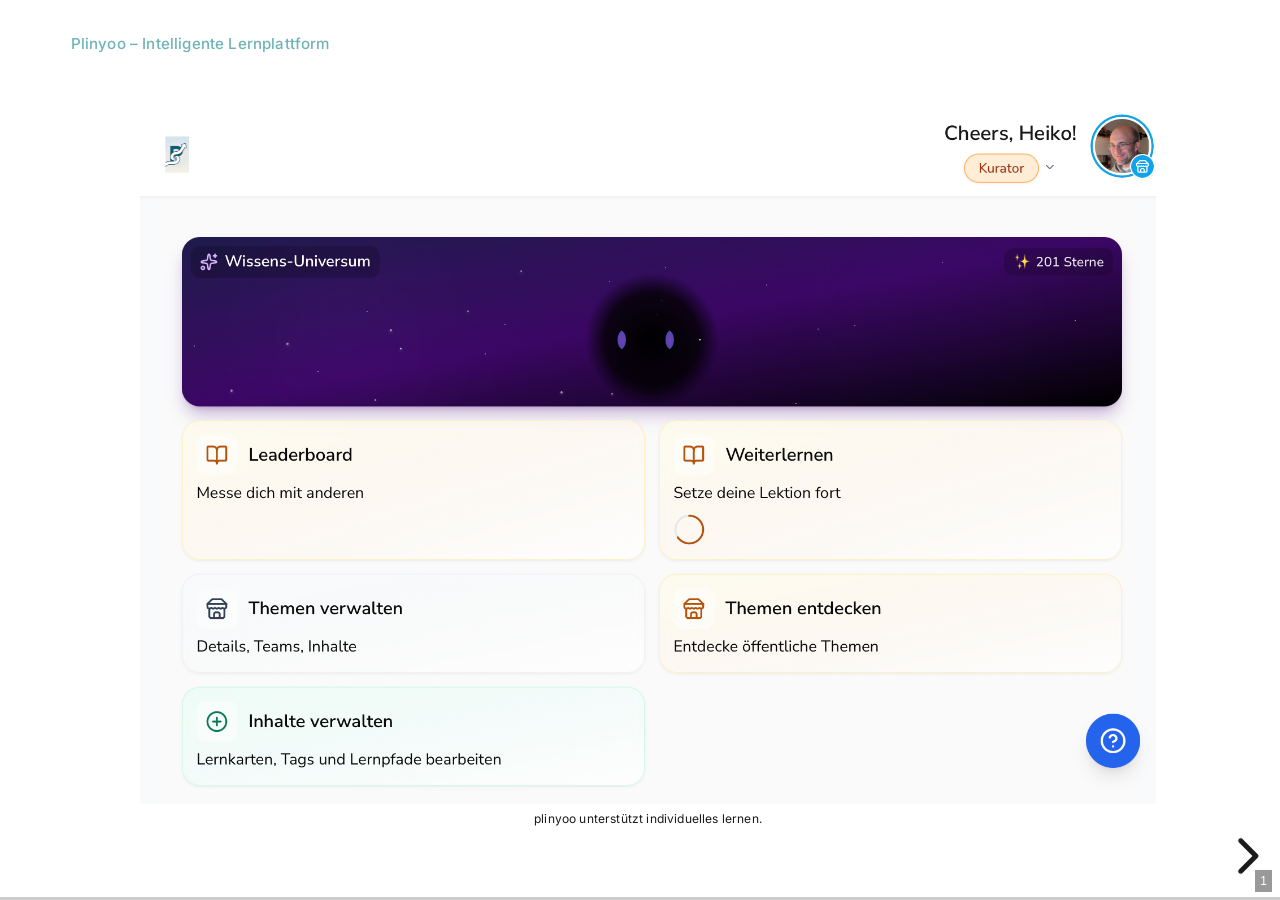
==== presentation/index.html @ e3e15758 "Deploy App: feat: Produktpräsentation Integration v0.9.2 - Neue Dashboard-Kachel 'Produktpräsentatio" ====
<!DOCTYPE html>
<html lang="en">
  <head>
    <meta charset="utf-8" />
    <meta name="viewport" content="width=device-width, initial-scale=1.0, maximum-scale=1.0, user-scalable=no" />

    <title></title>
    <link rel="stylesheet" href="dist/reveal.css" />
    <link rel="stylesheet" href="css/plinyoo.css" id="theme" />
    <link rel="stylesheet" href="atom-one-dark" />
	<link rel="stylesheet" href="css/layout.css" />
	<link rel="stylesheet" href="plugin/customcontrols/style.css">
	
	<!-- Inline CSS für garantierte Anwendung ohne Cache-Probleme -->
	<style>
		/* Responsive Override - Höchste Spezifität */
		.reveal .slides > section.present,
		.reveal .slides > section {
		  overflow-y: auto !important;
		  overflow-x: hidden !important;
		  height: 100% !important;
		  display: block !important;
		}

		.reveal .slides > section.present > div,
		.reveal .slides > section > div {
		  position: relative !important;
		  top: auto !important;
		  left: auto !important;
		  height: auto !important;
		  min-height: 100% !important;
		  width: 100% !important;
		  padding: 0.5rem !important;
		  display: flex !important;
		  flex-direction: column !important;
		  justify-content: center !important;
		  align-items: center !important;
		  text-align: center !important;
		}

		.reveal .slides section img,
		.reveal .slides > section img,
		.reveal section img,
		img {
		  max-width: 95% !important;
		  max-height: 80vh !important;
		  height: auto !important;
		  width: auto !important;
		  object-fit: contain !important;
		  margin: 0.25rem auto !important;
		  display: block !important;
		}

		.reveal .slides section h1,
		.reveal section h1,
		h1 {
		  font-size: 1rem !important;
		  margin: 0.25rem 0 !important;
		  line-height: 1.1 !important;
		  width: 100% !important;
		}

		.reveal .slides section p,
		.reveal section p,
		p {
		  font-size: 0.75rem !important;
		  margin: 0.25rem 0 !important;
		  line-height: 1.2 !important;
		  width: 100% !important;
		}

		@media (max-width: 768px) {
		  .reveal .slides section img,
		  .reveal section img,
		  img {
		    max-height: 70vh !important;
		  }
		  
		  .reveal section h1,
		  h1 {
		    font-size: 0.9rem !important;
		  }
		  
		  .reveal section p,
		  p {
		    font-size: 0.7rem !important;
		  }
		}
	</style>

    <script defer src="dist/fontawesome/all.min.js"></script>

	<script type="text/javascript">
		var forgetPop = true;
		function onPopState(event) {
			if(forgetPop){
				forgetPop = false;
			} else {
				parent.postMessage(event.target.location.href, "app://obsidian.md");
			}
        }
		window.onpopstate = onPopState;
		window.onmessage = event => {
			if(event.data == "reload"){
				window.document.location.reload();
			}
			forgetPop = true;
		}

		function fitElements(){
			const itemsToFit = document.getElementsByClassName('fitText');
			for (const item in itemsToFit) {
				if (Object.hasOwnProperty.call(itemsToFit, item)) {
					var element = itemsToFit[item];
					fitElement(element,1, 1000);
					element.classList.remove('fitText');
				}
			}
		}

		function fitElement(element, start, end){

			let size = (end + start) / 2;
			element.style.fontSize = `${size}px`;

			if(Math.abs(start - end) < 1){
				while(element.scrollHeight > element.offsetHeight){
					size--;
					element.style.fontSize = `${size}px`;
				}
				return;
			}

			if(element.scrollHeight > element.offsetHeight){
				fitElement(element, start, size);
			} else {
				fitElement(element, size, end);
			}		
		}


		document.onreadystatechange = () => {
			fitElements();
			if (document.readyState === 'complete') {
				if (window.location.href.indexOf("?export") != -1){
					parent.postMessage(event.target.location.href, "app://obsidian.md");
				}
				if (window.location.href.indexOf("print-pdf") != -1){
					let stateCheck = setInterval(() => {
						clearInterval(stateCheck);
						window.print();
					}, 250);
				}
			}
	};


        </script>
  </head>
  <body>
    <div class="reveal">
      <div class="slides"><section  data-markdown><script type="text/template"><!-- .slide: class="drop" -->
<div class="" style="position: absolute; left: 0px; top: 0px; height: 700px; width: 960px; min-height: 700px; display: flex; flex-direction: column; align-items: start; justify-content: center" absolute="true">

<img src="3 Attachments/Pasted image 20260320094850.png" alt="" style="object-fit: scale-down">


plinyoo unterstützt individuelles lernen.
</div></script></section><section  data-markdown><script type="text/template"><!-- .slide: class="drop" -->
<div class="" style="position: absolute; left: 0px; top: 0px; height: 700px; width: 960px; min-height: 700px; display: flex; flex-direction: column; align-items: start; justify-content: center" absolute="true">

<img src="3 Attachments/Pasted image 20260320095551.png" alt="" style="object-fit: scale-down">


plinyoo ermöglicht die Verwaltung von Wissensinhalten.
</div></script></section><section  data-markdown><script type="text/template"><!-- .slide: class="drop" -->
<div class="" style="position: absolute; left: 0px; top: 0px; height: 700px; width: 960px; min-height: 700px; display: flex; flex-direction: column; align-items: start; justify-content: center" absolute="true">

<img src="3 Attachments/Pasted image 20260320095137.png" alt="" style="object-fit: scale-down">


Mit plinyoo lassen sich die Wissensinhalte zu individuellen Lernpfaden verknüpfen.
</div></script></section><section  data-markdown><script type="text/template"><!-- .slide: class="drop" -->
<div class="" style="position: absolute; left: 0px; top: 0px; height: 700px; width: 960px; min-height: 700px; display: flex; flex-direction: column; align-items: start; justify-content: center" absolute="true">

<img src="3 Attachments/Pasted image 20260320095748.png" alt="" style="object-fit: scale-down">


Spielerisch kann jeder individuell sein eigenes Wissensuniversum aufbauen.
</div></script></section><section  data-markdown><script type="text/template"><!-- .slide: class="drop" -->
<div class="" style="position: absolute; left: 0px; top: 0px; height: 700px; width: 960px; min-height: 700px; display: flex; flex-direction: column; align-items: start; justify-content: center" absolute="true">

<img src="3 Attachments/Pasted image 20260320100306.png" alt="" style="object-fit: scale-down">


Wähle deine eigene Lernsprache.
</div></script></section><section  data-markdown><script type="text/template"><!-- .slide: class="drop" -->
<div class="" style="position: absolute; left: 0px; top: 0px; height: 700px; width: 960px; min-height: 700px; display: flex; flex-direction: column; align-items: start; justify-content: center" absolute="true">

<img src="3 Attachments/Pasted image 20260320100003.png" alt="" style="object-fit: scale-down">


plinyoo ermöglicht es Wissensanbietern ihre Inhalte für Follower in geschlossenen Gruppen oder öffentlich zur Verfügung zu stellen.
</div></script></section><section  data-markdown><script type="text/template"><!-- .slide: class="drop" -->
<div class="" style="position: absolute; left: 0px; top: 0px; height: 700px; width: 960px; min-height: 700px; display: flex; flex-direction: column; align-items: start; justify-content: center" absolute="true">

<img src="3 Attachments/Pasted image 20260320100149.png" alt="" style="object-fit: scale-down">

Starte noch heute und klettere die Bestenliste nach oben :-)
</div></script></section></div>
    </div>

    <script src="dist/reveal.js"></script>

    <script src="plugin/markdown/markdown.js"></script>
    <script src="plugin/highlight/highlight.js"></script>
    <script src="plugin/zoom/zoom.js"></script>
    <script src="plugin/notes/notes.js"></script>
    <script src="plugin/math/math.js"></script>
	<script src="plugin/mermaid/mermaid.js"></script>
	<script src="plugin/chart/chart.min.js"></script>
	<script src="plugin/chart/plugin.js"></script>
	<script src="plugin/customcontrols/plugin.js"></script>

    <script>
      function extend() {
        var target = {};
        for (var i = 0; i < arguments.length; i++) {
          var source = arguments[i];
          for (var key in source) {
            if (source.hasOwnProperty(key)) {
              target[key] = source[key];
            }
          }
        }
        return target;
      }

	  function isLight(color) {
		let hex = color.replace('#', '');

		// convert #fff => #ffffff
		if(hex.length == 3){
			hex = `${hex[0]}${hex[0]}${hex[1]}${hex[1]}${hex[2]}${hex[2]}`;
		}

		const c_r = parseInt(hex.substr(0, 2), 16);
		const c_g = parseInt(hex.substr(2, 2), 16);
		const c_b = parseInt(hex.substr(4, 2), 16);
		const brightness = ((c_r * 299) + (c_g * 587) + (c_b * 114)) / 1000;
		return brightness > 155;
	}

	var bgColor = getComputedStyle(document.documentElement).getPropertyValue('--r-background-color').trim();
	var isLight = isLight(bgColor);

	if(isLight){
		document.body.classList.add('has-light-background');
	} else {
		document.body.classList.add('has-dark-background');
	}

      // default options to init reveal.js
      var defaultOptions = {
        controls: true,
        progress: true,
        history: true,
        center: true,
        transition: 'default', // none/fade/slide/convex/concave/zoom
        plugins: [
          RevealMarkdown,
          RevealHighlight,
          RevealZoom,
          RevealNotes,
          RevealMath.MathJax3,
		  RevealMermaid,
		  RevealChart,
		  RevealCustomControls,
        ],


    	allottedTime: 120 * 1000,

		mathjax3: {
			mathjax: 'plugin/math/mathjax/tex-mml-chtml.js',
		},
		markdown: {
		  gfm: true,
		  mangle: true,
		  pedantic: false,
		  smartLists: false,
		  smartypants: false,
		},

		mermaid: {
			theme: isLight ? 'default' : 'dark',
		},

		customcontrols: {
			controls: [
			]
		},
      };

      // options from URL query string
      var queryOptions = Reveal().getQueryHash() || {};

      var options = extend(defaultOptions, {"width":"100%","height":"100%","margin":0.04,"controls":true,"progress":true,"slideNumber":true,"center":false,"transition":"slide","transitionSpeed":"default"}, queryOptions);
    </script>

    <script>
      Reveal.initialize(options);
    </script>
  </body>

  <!-- created with Advanced Slides -->
</html>
---- presentation/dist/reveal.css ----
/*!
* reveal.js 4.3.1
* https://revealjs.com
* MIT licensed
*
* Copyright (C) 2011-2022 Hakim El Hattab, https://hakim.se
*/
.reveal .r-stretch,.reveal .stretch{max-width:none;max-height:none}.reveal pre.r-stretch code,.reveal pre.stretch code{height:100%;max-height:100%;box-sizing:border-box}.reveal .r-fit-text{display:inline-block;white-space:nowrap}.reveal .r-stack{display:grid}.reveal .r-stack>*{grid-area:1/1;margin:auto}.reveal .r-hstack,.reveal .r-vstack{display:flex}.reveal .r-hstack img,.reveal .r-hstack video,.reveal .r-vstack img,.reveal .r-vstack video{min-width:0;min-height:0;-o-object-fit:contain;object-fit:contain}.reveal .r-vstack{flex-direction:column;align-items:center;justify-content:center}.reveal .r-hstack{flex-direction:row;align-items:center;justify-content:center}.reveal .items-stretch{align-items:stretch}.reveal .items-start{align-items:flex-start}.reveal .items-center{align-items:center}.reveal .items-end{align-items:flex-end}.reveal .justify-between{justify-content:space-between}.reveal .justify-around{justify-content:space-around}.reveal .justify-start{justify-content:flex-start}.reveal .justify-center{justify-content:center}.reveal .justify-end{justify-content:flex-end}html.reveal-full-page{width:100%;height:100%;height:100vh;height:calc(var(--vh,1vh) * 100);overflow:hidden}.reveal-viewport{height:100%;overflow:hidden;position:relative;line-height:1;margin:0;background-color:#fff;color:#000}.reveal-viewport:-webkit-full-screen{top:0!important;left:0!important;width:100%!important;height:100%!important;transform:none!important}.reveal-viewport:-ms-fullscreen{top:0!important;left:0!important;width:100%!important;height:100%!important;transform:none!important}.reveal-viewport:fullscreen{top:0!important;left:0!important;width:100%!important;height:100%!important;transform:none!important}.reveal .slides section .fragment{opacity:0;visibility:hidden;transition:all .2s ease;will-change:opacity}.reveal .slides section .fragment.visible{opacity:1;visibility:inherit}.reveal .slides section .fragment.disabled{transition:none}.reveal .slides section .fragment.grow{opacity:1;visibility:inherit}.reveal .slides section .fragment.grow.visible{transform:scale(1.3)}.reveal .slides section .fragment.shrink{opacity:1;visibility:inherit}.reveal .slides section .fragment.shrink.visible{transform:scale(.7)}.reveal .slides section .fragment.zoom-in{transform:scale(.1)}.reveal .slides section .fragment.zoom-in.visible{transform:none}.reveal .slides section .fragment.fade-out{opacity:1;visibility:inherit}.reveal .slides section .fragment.fade-out.visible{opacity:0;visibility:hidden}.reveal .slides section .fragment.semi-fade-out{opacity:1;visibility:inherit}.reveal .slides section .fragment.semi-fade-out.visible{opacity:.5;visibility:inherit}.reveal .slides section .fragment.strike{opacity:1;visibility:inherit}.reveal .slides section .fragment.strike.visible{text-decoration:line-through}.reveal .slides section .fragment.fade-up{transform:translate(0,40px)}.reveal .slides section .fragment.fade-up.visible{transform:translate(0,0)}.reveal .slides section .fragment.fade-down{transform:translate(0,-40px)}.reveal .slides section .fragment.fade-down.visible{transform:translate(0,0)}.reveal .slides section .fragment.fade-right{transform:translate(-40px,0)}.reveal .slides section .fragment.fade-right.visible{transform:translate(0,0)}.reveal .slides section .fragment.fade-left{transform:translate(40px,0)}.reveal .slides section .fragment.fade-left.visible{transform:translate(0,0)}.reveal .slides section .fragment.current-visible,.reveal .slides section .fragment.fade-in-then-out{opacity:0;visibility:hidden}.reveal .slides section .fragment.current-visible.current-fragment,.reveal .slides section .fragment.fade-in-then-out.current-fragment{opacity:1;visibility:inherit}.reveal .slides section .fragment.fade-in-then-semi-out{opacity:0;visibility:hidden}.reveal .slides section .fragment.fade-in-then-semi-out.visible{opacity:.5;visibility:inherit}.reveal .slides section .fragment.fade-in-then-semi-out.current-fragment{opacity:1;visibility:inherit}.reveal .slides section .fragment.highlight-blue,.reveal .slides section .fragment.highlight-current-blue,.reveal .slides section .fragment.highlight-current-green,.reveal .slides section .fragment.highlight-current-red,.reveal .slides section .fragment.highlight-green,.reveal .slides section .fragment.highlight-red{opacity:1;visibility:inherit}.reveal .slides section .fragment.highlight-red.visible{color:#ff2c2d}.reveal .slides section .fragment.highlight-green.visible{color:#17ff2e}.reveal .slides section .fragment.highlight-blue.visible{color:#1b91ff}.reveal .slides section .fragment.highlight-current-red.current-fragment{color:#ff2c2d}.reveal .slides section .fragment.highlight-current-green.current-fragment{color:#17ff2e}.reveal .slides section .fragment.highlight-current-blue.current-fragment{color:#1b91ff}.reveal:after{content:"";font-style:italic}.reveal iframe{z-index:1}.reveal a{position:relative}@keyframes bounce-right{0%,10%,25%,40%,50%{transform:translateX(0)}20%{transform:translateX(10px)}30%{transform:translateX(-5px)}}@keyframes bounce-left{0%,10%,25%,40%,50%{transform:translateX(0)}20%{transform:translateX(-10px)}30%{transform:translateX(5px)}}@keyframes bounce-down{0%,10%,25%,40%,50%{transform:translateY(0)}20%{transform:translateY(10px)}30%{transform:translateY(-5px)}}.reveal .controls{display:none;position:absolute;top:auto;bottom:12px;right:12px;left:auto;z-index:11;color:#000;pointer-events:none;font-size:10px}.reveal .controls button{position:absolute;padding:0;background-color:transparent;border:0;outline:0;cursor:pointer;color:currentColor;transform:scale(.9999);transition:color .2s ease,opacity .2s ease,transform .2s ease;z-index:2;pointer-events:auto;font-size:inherit;visibility:hidden;opacity:0;-webkit-appearance:none;-webkit-tap-highlight-color:transparent}.reveal .controls .controls-arrow:after,.reveal .controls .controls-arrow:before{content:"";position:absolute;top:0;left:0;width:2.6em;height:.5em;border-radius:.25em;background-color:currentColor;transition:all .15s ease,background-color .8s ease;transform-origin:.2em 50%;will-change:transform}.reveal .controls .controls-arrow{position:relative;width:3.6em;height:3.6em}.reveal .controls .controls-arrow:before{transform:translateX(.5em) translateY(1.55em) rotate(45deg)}.reveal .controls .controls-arrow:after{transform:translateX(.5em) translateY(1.55em) rotate(-45deg)}.reveal .controls .controls-arrow:hover:before{transform:translateX(.5em) translateY(1.55em) rotate(40deg)}.reveal .controls .controls-arrow:hover:after{transform:translateX(.5em) translateY(1.55em) rotate(-40deg)}.reveal .controls .controls-arrow:active:before{transform:translateX(.5em) translateY(1.55em) rotate(36deg)}.reveal .controls .controls-arrow:active:after{transform:translateX(.5em) translateY(1.55em) rotate(-36deg)}.reveal .controls .navigate-left{right:6.4em;bottom:3.2em;transform:translateX(-10px)}.reveal .controls .navigate-left.highlight{animation:bounce-left 2s 50 both ease-out}.reveal .controls .navigate-right{right:0;bottom:3.2em;transform:translateX(10px)}.reveal .controls .navigate-right .controls-arrow{transform:rotate(180deg)}.reveal .controls .navigate-right.highlight{animation:bounce-right 2s 50 both ease-out}.reveal .controls .navigate-up{right:3.2em;bottom:6.4em;transform:translateY(-10px)}.reveal .controls .navigate-up .controls-arrow{transform:rotate(90deg)}.reveal .controls .navigate-down{right:3.2em;bottom:-1.4em;padding-bottom:1.4em;transform:translateY(10px)}.reveal .controls .navigate-down .controls-arrow{transform:rotate(-90deg)}.reveal .controls .navigate-down.highlight{animation:bounce-down 2s 50 both ease-out}.reveal .controls[data-controls-back-arrows=faded] .navigate-up.enabled{opacity:.3}.reveal .controls[data-controls-back-arrows=faded] .navigate-up.enabled:hover{opacity:1}.reveal .controls[data-controls-back-arrows=hidden] .navigate-up.enabled{opacity:0;visibility:hidden}.reveal .controls .enabled{visibility:visible;opacity:.9;cursor:pointer;transform:none}.reveal .controls .enabled.fragmented{opacity:.5}.reveal .controls .enabled.fragmented:hover,.reveal .controls .enabled:hover{opacity:1}.reveal:not(.rtl) .controls[data-controls-back-arrows=faded] .navigate-left.enabled{opacity:.3}.reveal:not(.rtl) .controls[data-controls-back-arrows=faded] .navigate-left.enabled:hover{opacity:1}.reveal:not(.rtl) .controls[data-controls-back-arrows=hidden] .navigate-left.enabled{opacity:0;visibility:hidden}.reveal.rtl .controls[data-controls-back-arrows=faded] .navigate-right.enabled{opacity:.3}.reveal.rtl .controls[data-controls-back-arrows=faded] .navigate-right.enabled:hover{opacity:1}.reveal.rtl .controls[data-controls-back-arrows=hidden] .navigate-right.enabled{opacity:0;visibility:hidden}.reveal[data-navigation-mode=linear].has-horizontal-slides .navigate-down,.reveal[data-navigation-mode=linear].has-horizontal-slides .navigate-up{display:none}.reveal:not(.has-vertical-slides) .controls .navigate-left,.reveal[data-navigation-mode=linear].has-horizontal-slides .navigate-left{bottom:1.4em;right:5.5em}.reveal:not(.has-vertical-slides) .controls .navigate-right,.reveal[data-navigation-mode=linear].has-horizontal-slides .navigate-right{bottom:1.4em;right:.5em}.reveal:not(.has-horizontal-slides) .controls .navigate-up{right:1.4em;bottom:5em}.reveal:not(.has-horizontal-slides) .controls .navigate-down{right:1.4em;bottom:.5em}.reveal.has-dark-background .controls{color:#fff}.reveal.has-light-background .controls{color:#000}.reveal.no-hover .controls .controls-arrow:active:before,.reveal.no-hover .controls .controls-arrow:hover:before{transform:translateX(.5em) translateY(1.55em) rotate(45deg)}.reveal.no-hover .controls .controls-arrow:active:after,.reveal.no-hover .controls .controls-arrow:hover:after{transform:translateX(.5em) translateY(1.55em) rotate(-45deg)}@media screen and (min-width:500px){.reveal .controls[data-controls-layout=edges]{top:0;right:0;bottom:0;left:0}.reveal .controls[data-controls-layout=edges] .navigate-down,.reveal .controls[data-controls-layout=edges] .navigate-left,.reveal .controls[data-controls-layout=edges] .navigate-right,.reveal .controls[data-controls-layout=edges] .navigate-up{bottom:auto;right:auto}.reveal .controls[data-controls-layout=edges] .navigate-left{top:50%;left:.8em;margin-top:-1.8em}.reveal .controls[data-controls-layout=edges] .navigate-right{top:50%;right:.8em;margin-top:-1.8em}.reveal .controls[data-controls-layout=edges] .navigate-up{top:.8em;left:50%;margin-left:-1.8em}.reveal .controls[data-controls-layout=edges] .navigate-down{bottom:-.3em;left:50%;margin-left:-1.8em}}.reveal .progress{position:absolute;display:none;height:3px;width:100%;bottom:0;left:0;z-index:10;background-color:rgba(0,0,0,.2);color:#fff}.reveal .progress:after{content:"";display:block;position:absolute;height:10px;width:100%;top:-10px}.reveal .progress span{display:block;height:100%;width:100%;background-color:currentColor;transition:transform .8s cubic-bezier(.26,.86,.44,.985);transform-origin:0 0;transform:scaleX(0)}.reveal .slide-number{position:absolute;display:block;right:8px;bottom:8px;z-index:31;font-family:Helvetica,sans-serif;font-size:12px;line-height:1;color:#fff;background-color:rgba(0,0,0,.4);padding:5px}.reveal .slide-number a{color:currentColor}.reveal .slide-number-delimiter{margin:0 3px}.reveal{position:relative;width:100%;height:100%;overflow:hidden;touch-action:pinch-zoom}.reveal.embedded{touch-action:pan-y}.reveal .slides{position:absolute;width:100%;height:100%;top:0;right:0;bottom:0;left:0;margin:auto;pointer-events:none;overflow:visible;z-index:1;text-align:center;perspective:600px;perspective-origin:50% 40%}.reveal .slides>section{perspective:600px}.reveal .slides>section,.reveal .slides>section>section{display:none;position:absolute;width:100%;pointer-events:auto;z-index:10;transform-style:flat;transition:transform-origin .8s cubic-bezier(.26,.86,.44,.985),transform .8s cubic-bezier(.26,.86,.44,.985),visibility .8s cubic-bezier(.26,.86,.44,.985),opacity .8s cubic-bezier(.26,.86,.44,.985)}.reveal[data-transition-speed=fast] .slides section{transition-duration:.4s}.reveal[data-transition-speed=slow] .slides section{transition-duration:1.2s}.reveal .slides section[data-transition-speed=fast]{transition-duration:.4s}.reveal .slides section[data-transition-speed=slow]{transition-duration:1.2s}.reveal .slides>section.stack{padding-top:0;padding-bottom:0;pointer-events:none;height:100%}.reveal .slides>section.present,.reveal .slides>section>section.present{display:block;z-index:11;opacity:1}.reveal .slides>section:empty,.reveal .slides>section>section:empty,.reveal .slides>section>section[data-background-interactive],.reveal .slides>section[data-background-interactive]{pointer-events:none}.reveal.center,.reveal.center .slides,.reveal.center .slides section{min-height:0!important}.reveal .slides>section:not(.present),.reveal .slides>section>section:not(.present){pointer-events:none}.reveal.overview .slides>section,.reveal.overview .slides>section>section{pointer-events:auto}.reveal .slides>section.future,.reveal .slides>section.past,.reveal .slides>section>section.future,.reveal .slides>section>section.past{opacity:0}.reveal .slides>section[data-transition=slide].past,.reveal .slides>section[data-transition~=slide-out].past,.reveal.slide .slides>section:not([data-transition]).past{transform:translate(-150%,0)}.reveal .slides>section[data-transition=slide].future,.reveal .slides>section[data-transition~=slide-in].future,.reveal.slide .slides>section:not([data-transition]).future{transform:translate(150%,0)}.reveal .slides>section>section[data-transition=slide].past,.reveal .slides>section>section[data-transition~=slide-out].past,.reveal.slide .slides>section>section:not([data-transition]).past{transform:translate(0,-150%)}.reveal .slides>section>section[data-transition=slide].future,.reveal .slides>section>section[data-transition~=slide-in].future,.reveal.slide .slides>section>section:not([data-transition]).future{transform:translate(0,150%)}.reveal .slides>section[data-transition=linear].past,.reveal .slides>section[data-transition~=linear-out].past,.reveal.linear .slides>section:not([data-transition]).past{transform:translate(-150%,0)}.reveal .slides>section[data-transition=linear].future,.reveal .slides>section[data-transition~=linear-in].future,.reveal.linear .slides>section:not([data-transition]).future{transform:translate(150%,0)}.reveal .slides>section>section[data-transition=linear].past,.reveal .slides>section>section[data-transition~=linear-out].past,.reveal.linear .slides>section>section:not([data-transition]).past{transform:translate(0,-150%)}.reveal .slides>section>section[data-transition=linear].future,.reveal .slides>section>section[data-transition~=linear-in].future,.reveal.linear .slides>section>section:not([data-transition]).future{transform:translate(0,150%)}.reveal .slides section[data-transition=default].stack,.reveal.default .slides section.stack{transform-style:preserve-3d}.reveal .slides>section[data-transition=default].past,.reveal .slides>section[data-transition~=default-out].past,.reveal.default .slides>section:not([data-transition]).past{transform:translate3d(-100%,0,0) rotateY(-90deg) translate3d(-100%,0,0)}.reveal .slides>section[data-transition=default].future,.reveal .slides>section[data-transition~=default-in].future,.reveal.default .slides>section:not([data-transition]).future{transform:translate3d(100%,0,0) rotateY(90deg) translate3d(100%,0,0)}.reveal .slides>section>section[data-transition=default].past,.reveal .slides>section>section[data-transition~=default-out].past,.reveal.default .slides>section>section:not([data-transition]).past{transform:translate3d(0,-300px,0) rotateX(70deg) translate3d(0,-300px,0)}.reveal .slides>section>section[data-transition=default].future,.reveal .slides>section>section[data-transition~=default-in].future,.reveal.default .slides>section>section:not([data-transition]).future{transform:translate3d(0,300px,0) rotateX(-70deg) translate3d(0,300px,0)}.reveal .slides section[data-transition=convex].stack,.reveal.convex .slides section.stack{transform-style:preserve-3d}.reveal .slides>section[data-transition=convex].past,.reveal .slides>section[data-transition~=convex-out].past,.reveal.convex .slides>section:not([data-transition]).past{transform:translate3d(-100%,0,0) rotateY(-90deg) translate3d(-100%,0,0)}.reveal .slides>section[data-transition=convex].future,.reveal .slides>section[data-transition~=convex-in].future,.reveal.convex .slides>section:not([data-transition]).future{transform:translate3d(100%,0,0) rotateY(90deg) translate3d(100%,0,0)}.reveal .slides>section>section[data-transition=convex].past,.reveal .slides>section>section[data-transition~=convex-out].past,.reveal.convex .slides>section>section:not([data-transition]).past{transform:translate3d(0,-300px,0) rotateX(70deg) translate3d(0,-300px,0)}.reveal .slides>section>section[data-transition=convex].future,.reveal .slides>section>section[data-transition~=convex-in].future,.reveal.convex .slides>section>section:not([data-transition]).future{transform:translate3d(0,300px,0) rotateX(-70deg) translate3d(0,300px,0)}.reveal .slides section[data-transition=concave].stack,.reveal.concave .slides section.stack{transform-style:preserve-3d}.reveal .slides>section[data-transition=concave].past,.reveal .slides>section[data-transition~=concave-out].past,.reveal.concave .slides>section:not([data-transition]).past{transform:translate3d(-100%,0,0) rotateY(90deg) translate3d(-100%,0,0)}.reveal .slides>section[data-transition=concave].future,.reveal .slides>section[data-transition~=concave-in].future,.reveal.concave .slides>section:not([data-transition]).future{transform:translate3d(100%,0,0) rotateY(-90deg) translate3d(100%,0,0)}.reveal .slides>section>section[data-transition=concave].past,.reveal .slides>section>section[data-transition~=concave-out].past,.reveal.concave .slides>section>section:not([data-transition]).past{transform:translate3d(0,-80%,0) rotateX(-70deg) translate3d(0,-80%,0)}.reveal .slides>section>section[data-transition=concave].future,.reveal .slides>section>section[data-transition~=concave-in].future,.reveal.concave .slides>section>section:not([data-transition]).future{transform:translate3d(0,80%,0) rotateX(70deg) translate3d(0,80%,0)}.reveal .slides section[data-transition=zoom],.reveal.zoom .slides section:not([data-transition]){transition-timing-function:ease}.reveal .slides>section[data-transition=zoom].past,.reveal .slides>section[data-transition~=zoom-out].past,.reveal.zoom .slides>section:not([data-transition]).past{visibility:hidden;transform:scale(16)}.reveal .slides>section[data-transition=zoom].future,.reveal .slides>section[data-transition~=zoom-in].future,.reveal.zoom .slides>section:not([data-transition]).future{visibility:hidden;transform:scale(.2)}.reveal .slides>section>section[data-transition=zoom].past,.reveal .slides>section>section[data-transition~=zoom-out].past,.reveal.zoom .slides>section>section:not([data-transition]).past{transform:scale(16)}.reveal .slides>section>section[data-transition=zoom].future,.reveal .slides>section>section[data-transition~=zoom-in].future,.reveal.zoom .slides>section>section:not([data-transition]).future{transform:scale(.2)}.reveal.cube .slides{perspective:1300px}.reveal.cube .slides section{padding:30px;min-height:700px;-webkit-backface-visibility:hidden;backface-visibility:hidden;box-sizing:border-box;transform-style:preserve-3d}.reveal.center.cube .slides section{min-height:0}.reveal.cube .slides section:not(.stack):before{content:"";position:absolute;display:block;width:100%;height:100%;left:0;top:0;background:rgba(0,0,0,.1);border-radius:4px;transform:translateZ(-20px)}.reveal.cube .slides section:not(.stack):after{content:"";position:absolute;display:block;width:90%;height:30px;left:5%;bottom:0;background:0 0;z-index:1;border-radius:4px;box-shadow:0 95px 25px rgba(0,0,0,.2);transform:translateZ(-90px) rotateX(65deg)}.reveal.cube .slides>section.stack{padding:0;background:0 0}.reveal.cube .slides>section.past{transform-origin:100% 0;transform:translate3d(-100%,0,0) rotateY(-90deg)}.reveal.cube .slides>section.future{transform-origin:0 0;transform:translate3d(100%,0,0) rotateY(90deg)}.reveal.cube .slides>section>section.past{transform-origin:0 100%;transform:translate3d(0,-100%,0) rotateX(90deg)}.reveal.cube .slides>section>section.future{transform-origin:0 0;transform:translate3d(0,100%,0) rotateX(-90deg)}.reveal.page .slides{perspective-origin:0 50%;perspective:3000px}.reveal.page .slides section{padding:30px;min-height:700px;box-sizing:border-box;transform-style:preserve-3d}.reveal.page .slides section.past{z-index:12}.reveal.page .slides section:not(.stack):before{content:"";position:absolute;display:block;width:100%;height:100%;left:0;top:0;background:rgba(0,0,0,.1);transform:translateZ(-20px)}.reveal.page .slides section:not(.stack):after{content:"";position:absolute;display:block;width:90%;height:30px;left:5%;bottom:0;background:0 0;z-index:1;border-radius:4px;box-shadow:0 95px 25px rgba(0,0,0,.2);-webkit-transform:translateZ(-90px) rotateX(65deg)}.reveal.page .slides>section.stack{padding:0;background:0 0}.reveal.page .slides>section.past{transform-origin:0 0;transform:translate3d(-40%,0,0) rotateY(-80deg)}.reveal.page .slides>section.future{transform-origin:100% 0;transform:translate3d(0,0,0)}.reveal.page .slides>section>section.past{transform-origin:0 0;transform:translate3d(0,-40%,0) rotateX(80deg)}.reveal.page .slides>section>section.future{transform-origin:0 100%;transform:translate3d(0,0,0)}.reveal .slides section[data-transition=fade],.reveal.fade .slides section:not([data-transition]),.reveal.fade .slides>section>section:not([data-transition]){transform:none;transition:opacity .5s}.reveal.fade.overview .slides section,.reveal.fade.overview .slides>section>section{transition:none}.reveal .slides section[data-transition=none],.reveal.none .slides section:not([data-transition]){transform:none;transition:none}.reveal .pause-overlay{position:absolute;top:0;left:0;width:100%;height:100%;background:#000;visibility:hidden;opacity:0;z-index:100;transition:all 1s ease}.reveal .pause-overlay .resume-button{position:absolute;bottom:20px;right:20px;color:#ccc;border-radius:2px;padding:6px 14px;border:2px solid #ccc;font-size:16px;background:0 0;cursor:pointer}.reveal .pause-overlay .resume-button:hover{color:#fff;border-color:#fff}.reveal.paused .pause-overlay{visibility:visible;opacity:1}.reveal .no-transition,.reveal .no-transition *,.reveal .slides.disable-slide-transitions section{transition:none!important}.reveal .slides.disable-slide-transitions section{transform:none!important}.reveal .backgrounds{position:absolute;width:100%;height:100%;top:0;left:0;perspective:600px}.reveal .slide-background{display:none;position:absolute;width:100%;height:100%;opacity:0;visibility:hidden;overflow:hidden;background-color:rgba(0,0,0,0);transition:all .8s cubic-bezier(.26,.86,.44,.985)}.reveal .slide-background-content{position:absolute;width:100%;height:100%;background-position:50% 50%;background-repeat:no-repeat;background-size:cover}.reveal .slide-background.stack{display:block}.reveal .slide-background.present{opacity:1;visibility:visible;z-index:2}.print-pdf .reveal .slide-background{opacity:1!important;visibility:visible!important}.reveal .slide-background video{position:absolute;width:100%;height:100%;max-width:none;max-height:none;top:0;left:0;-o-object-fit:cover;object-fit:cover}.reveal .slide-background[data-background-size=contain] video{-o-object-fit:contain;object-fit:contain}.reveal>.backgrounds .slide-background[data-background-transition=none],.reveal[data-background-transition=none]>.backgrounds .slide-background:not([data-background-transition]){transition:none}.reveal>.backgrounds .slide-background[data-background-transition=slide],.reveal[data-background-transition=slide]>.backgrounds .slide-background:not([data-background-transition]){opacity:1}.reveal>.backgrounds .slide-background.past[data-background-transition=slide],.reveal[data-background-transition=slide]>.backgrounds .slide-background.past:not([data-background-transition]){transform:translate(-100%,0)}.reveal>.backgrounds .slide-background.future[data-background-transition=slide],.reveal[data-background-transition=slide]>.backgrounds .slide-background.future:not([data-background-transition]){transform:translate(100%,0)}.reveal>.backgrounds .slide-background>.slide-background.past[data-background-transition=slide],.reveal[data-background-transition=slide]>.backgrounds .slide-background>.slide-background.past:not([data-background-transition]){transform:translate(0,-100%)}.reveal>.backgrounds .slide-background>.slide-background.future[data-background-transition=slide],.reveal[data-background-transition=slide]>.backgrounds .slide-background>.slide-background.future:not([data-background-transition]){transform:translate(0,100%)}.reveal>.backgrounds .slide-background.past[data-background-transition=convex],.reveal[data-background-transition=convex]>.backgrounds .slide-background.past:not([data-background-transition]){opacity:0;transform:translate3d(-100%,0,0) rotateY(-90deg) translate3d(-100%,0,0)}.reveal>.backgrounds .slide-background.future[data-background-transition=convex],.reveal[data-background-transition=convex]>.backgrounds .slide-background.future:not([data-background-transition]){opacity:0;transform:translate3d(100%,0,0) rotateY(90deg) translate3d(100%,0,0)}.reveal>.backgrounds .slide-background>.slide-background.past[data-background-transition=convex],.reveal[data-background-transition=convex]>.backgrounds .slide-background>.slide-background.past:not([data-background-transition]){opacity:0;transform:translate3d(0,-100%,0) rotateX(90deg) translate3d(0,-100%,0)}.reveal>.backgrounds .slide-background>.slide-background.future[data-background-transition=convex],.reveal[data-background-transition=convex]>.backgrounds .slide-background>.slide-background.future:not([data-background-transition]){opacity:0;transform:translate3d(0,100%,0) rotateX(-90deg) translate3d(0,100%,0)}.reveal>.backgrounds .slide-background.past[data-background-transition=concave],.reveal[data-background-transition=concave]>.backgrounds .slide-background.past:not([data-background-transition]){opacity:0;transform:translate3d(-100%,0,0) rotateY(90deg) translate3d(-100%,0,0)}.reveal>.backgrounds .slide-background.future[data-background-transition=concave],.reveal[data-background-transition=concave]>.backgrounds .slide-background.future:not([data-background-transition]){opacity:0;transform:translate3d(100%,0,0) rotateY(-90deg) translate3d(100%,0,0)}.reveal>.backgrounds .slide-background>.slide-background.past[data-background-transition=concave],.reveal[data-background-transition=concave]>.backgrounds .slide-background>.slide-background.past:not([data-background-transition]){opacity:0;transform:translate3d(0,-100%,0) rotateX(-90deg) translate3d(0,-100%,0)}.reveal>.backgrounds .slide-background>.slide-background.future[data-background-transition=concave],.reveal[data-background-transition=concave]>.backgrounds .slide-background>.slide-background.future:not([data-background-transition]){opacity:0;transform:translate3d(0,100%,0) rotateX(90deg) translate3d(0,100%,0)}.reveal>.backgrounds .slide-background[data-background-transition=zoom],.reveal[data-background-transition=zoom]>.backgrounds .slide-background:not([data-background-transition]){transition-timing-function:ease}.reveal>.backgrounds .slide-background.past[data-background-transition=zoom],.reveal[data-background-transition=zoom]>.backgrounds .slide-background.past:not([data-background-transition]){opacity:0;visibility:hidden;transform:scale(16)}.reveal>.backgrounds .slide-background.future[data-background-transition=zoom],.reveal[data-background-transition=zoom]>.backgrounds .slide-background.future:not([data-background-transition]){opacity:0;visibility:hidden;transform:scale(.2)}.reveal>.backgrounds .slide-background>.slide-background.past[data-background-transition=zoom],.reveal[data-background-transition=zoom]>.backgrounds .slide-background>.slide-background.past:not([data-background-transition]){opacity:0;visibility:hidden;transform:scale(16)}.reveal>.backgrounds .slide-background>.slide-background.future[data-background-transition=zoom],.reveal[data-background-transition=zoom]>.backgrounds .slide-background>.slide-background.future:not([data-background-transition]){opacity:0;visibility:hidden;transform:scale(.2)}.reveal[data-transition-speed=fast]>.backgrounds .slide-background{transition-duration:.4s}.reveal[data-transition-speed=slow]>.backgrounds .slide-background{transition-duration:1.2s}.reveal [data-auto-animate-target^=unmatched]{will-change:opacity}.reveal section[data-auto-animate]:not(.stack):not([data-auto-animate=running]) [data-auto-animate-target^=unmatched]{opacity:0}.reveal.overview{perspective-origin:50% 50%;perspective:700px}.reveal.overview .slides{-moz-transform-style:preserve-3d}.reveal.overview .slides section{height:100%;top:0!important;opacity:1!important;overflow:hidden;visibility:visible!important;cursor:pointer;box-sizing:border-box}.reveal.overview .slides section.present,.reveal.overview .slides section:hover{outline:10px solid rgba(150,150,150,.4);outline-offset:10px}.reveal.overview .slides section .fragment{opacity:1;transition:none}.reveal.overview .slides section:after,.reveal.overview .slides section:before{display:none!important}.reveal.overview .slides>section.stack{padding:0;top:0!important;background:0 0;outline:0;overflow:visible}.reveal.overview .backgrounds{perspective:inherit;-moz-transform-style:preserve-3d}.reveal.overview .backgrounds .slide-background{opacity:1;visibility:visible;outline:10px solid rgba(150,150,150,.1);outline-offset:10px}.reveal.overview .backgrounds .slide-background.stack{overflow:visible}.reveal.overview .slides section,.reveal.overview-deactivating .slides section{transition:none}.reveal.overview .backgrounds .slide-background,.reveal.overview-deactivating .backgrounds .slide-background{transition:none}.reveal.rtl .slides,.reveal.rtl .slides h1,.reveal.rtl .slides h2,.reveal.rtl .slides h3,.reveal.rtl .slides h4,.reveal.rtl .slides h5,.reveal.rtl .slides h6{direction:rtl;font-family:sans-serif}.reveal.rtl code,.reveal.rtl pre{direction:ltr}.reveal.rtl ol,.reveal.rtl ul{text-align:right}.reveal.rtl .progress span{transform-origin:100% 0}.reveal.has-parallax-background .backgrounds{transition:all .8s ease}.reveal.has-parallax-background[data-transition-speed=fast] .backgrounds{transition-duration:.4s}.reveal.has-parallax-background[data-transition-speed=slow] .backgrounds{transition-duration:1.2s}.reveal>.overlay{position:absolute;top:0;left:0;width:100%;height:100%;z-index:1000;background:rgba(0,0,0,.9);transition:all .3s ease}.reveal>.overlay .spinner{position:absolute;display:block;top:50%;left:50%;width:32px;height:32px;margin:-16px 0 0 -16px;z-index:10;background-image:url([data-uri]%2F%2F%2F6%2Bvr8nJybW1tcDAwOjo6Nvb26ioqKOjo7Ozs%2FLy8vz8%2FAAAAAAAAAAAACH%2FC05FVFNDQVBFMi4wAwEAAAAh%2FhpDcmVhdGVkIHdpdGggYWpheGxvYWQuaW5mbwAh%[base64]%2FV%2FnmOM82XiHRLYKhKP1oZmADdEAAAh%2BQQJCgAAACwAAAAAIAAgAAAE6hDISWlZpOrNp1lGNRSdRpDUolIGw5RUYhhHukqFu8DsrEyqnWThGvAmhVlteBvojpTDDBUEIFwMFBRAmBkSgOrBFZogCASwBDEY%2FCZSg7GSE0gSCjQBMVG023xWBhklAnoEdhQEfyNqMIcKjhRsjEdnezB%2BA4k8gTwJhFuiW4dokXiloUepBAp5qaKpp6%2BHo7aWW54wl7obvEe0kRuoplCGepwSx2jJvqHEmGt6whJpGpfJCHmOoNHKaHx61WiSR92E4lbFoq%2BB6QDtuetcaBPnW6%2BO7wDHpIiK9SaVK5GgV543tzjgGcghAgAh%[base64]%2B%2BG%2Bw48edZPK%2BM6hLJpQg484enXIdQFSS1u6UhksENEQAAIfkECQoAAAAsAAAAACAAIAAABOcQyEmpGKLqzWcZRVUQnZYg1aBSh2GUVEIQ2aQOE%2BG%2BcD4ntpWkZQj1JIiZIogDFFyHI0UxQwFugMSOFIPJftfVAEoZLBbcLEFhlQiqGp1Vd140AUklUN3eCA51C1EWMzMCezCBBmkxVIVHBWd3HHl9JQOIJSdSnJ0TDKChCwUJjoWMPaGqDKannasMo6WnM562R5YluZRwur0wpgqZE7NKUm%2BFNRPIhjBJxKZteWuIBMN4zRMIVIhffcgojwCF117i4nlLnY5ztRLsnOk%2BaV%2BoJY7V7m76PdkS4trKcdg0Zc0tTcKkRAAAIfkECQoAAAAsAAAAACAAIAAABO4QyEkpKqjqzScpRaVkXZWQEximw1BSCUEIlDohrft6cpKCk5xid5MNJTaAIkekKGQkWyKHkvhKsR7ARmitkAYDYRIbUQRQjWBwJRzChi9CRlBcY1UN4g0%[base64]%[base64]%2BE71SRQeyqUToLA7VxF0JDyIQh%2FMVVPMt1ECZlfcjZJ9mIKoaTl1MRIl5o4CUKXOwmyrCInCKqcWtvadL2SYhyASyNDJ0uIiRMDjI0Fd30%2FiI2UA5GSS5UDj2l6NoqgOgN4gksEBgYFf0FDqKgHnyZ9OX8HrgYHdHpcHQULXAS2qKpENRg7eAMLC7kTBaixUYFkKAzWAAnLC7FLVxLWDBLKCwaKTULgEwbLA4hJtOkSBNqITT3xEgfLpBtzE%2FjiuL04RGEBgwWhShRgQExHBAAh%2BQQJCgAAACwAAAAAIAAgAAAE7xDISWlSqerNpyJKhWRdlSAVoVLCWk6JKlAqAavhO9UkUHsqlE6CwO1cRdCQ8iEIfzFVTzLdRAmZX3I2SfZiCqGk5dTESJeaOAlClzsJsqwiJwiqnFrb2nS9kmIcgEsjQydLiIlHehhpejaIjzh9eomSjZR%[base64]%2BE71SRQeyqUToLA7VxF0JDyIQh%[base64]%2BE71SRQeyqUToLA7VxF0JDyIQh%2FMVVPMt1ECZlfcjZJ9mIKoaTl1MRIl5o4CUKXOwmyrCInCKqcWtvadL2SYhyASyNDJ0uIiUd6GAULDJCRiXo1CpGXDJOUjY%2BYip9DhToJA4RBLwMLCwVDfRgbBAaqqoZ1XBMHswsHtxtFaH1iqaoGNgAIxRpbFAgfPQSqpbgGBqUD1wBXeCYp1AYZ19JJOYgH1KwA4UBvQwXUBxPqVD9L3sbp2BNk2xvvFPJd%2BMFCN6HAAIKgNggY0KtEBAAh%[base64]%2BvsYMDAzZQPC9VCNkDWUhGkuE5PxJNwiUK4UfLzOlD4WvzAHaoG9nxPi5d%2BjYUqfAhhykOFwJWiAAAIfkECQoAAAAsAAAAACAAIAAABPAQyElpUqnqzaciSoVkXVUMFaFSwlpOCcMYlErAavhOMnNLNo8KsZsMZItJEIDIFSkLGQoQTNhIsFehRww2CQLKF0tYGKYSg%2BygsZIuNqJksKgbfgIGepNo2cIUB3V1B3IvNiBYNQaDSTtfhhx0CwVPI0UJe0%2Bbm4g5VgcGoqOcnjmjqDSdnhgEoamcsZuXO1aWQy8KAwOAuTYYGwi7w5h%2BKr0SJ8MFihpNbx%2B4Erq7BYBuzsdiH1jCAzoSfl0rVirNbRXlBBlLX%2BBP0XJLAPGzTkAuAOqb0WT5AH7OcdCm5B8TgRwSRKIHQtaLCwg1RAAAOwAAAAAAAAAAAA%3D%3D);visibility:visible;opacity:.6;transition:all .3s ease}.reveal>.overlay header{position:absolute;left:0;top:0;width:100%;padding:5px;z-index:2;box-sizing:border-box}.reveal>.overlay header a{display:inline-block;width:40px;height:40px;line-height:36px;padding:0 10px;float:right;opacity:.6;box-sizing:border-box}.reveal>.overlay header a:hover{opacity:1}.reveal>.overlay header a .icon{display:inline-block;width:20px;height:20px;background-position:50% 50%;background-size:100%;background-repeat:no-repeat}.reveal>.overlay header a.close .icon{background-image:url([data-uri])}.reveal>.overlay header a.external .icon{background-image:url([data-uri])}.reveal>.overlay .viewport{position:absolute;display:flex;top:50px;right:0;bottom:0;left:0}.reveal>.overlay.overlay-preview .viewport iframe{width:100%;height:100%;max-width:100%;max-height:100%;border:0;opacity:0;visibility:hidden;transition:all .3s ease}.reveal>.overlay.overlay-preview.loaded .viewport iframe{opacity:1;visibility:visible}.reveal>.overlay.overlay-preview.loaded .viewport-inner{position:absolute;z-index:-1;left:0;top:45%;width:100%;text-align:center;letter-spacing:normal}.reveal>.overlay.overlay-preview .x-frame-error{opacity:0;transition:opacity .3s ease .3s}.reveal>.overlay.overlay-preview.loaded .x-frame-error{opacity:1}.reveal>.overlay.overlay-preview.loaded .spinner{opacity:0;visibility:hidden;transform:scale(.2)}.reveal>.overlay.overlay-help .viewport{overflow:auto;color:#fff}.reveal>.overlay.overlay-help .viewport .viewport-inner{width:600px;margin:auto;padding:20px 20px 80px 20px;text-align:center;letter-spacing:normal}.reveal>.overlay.overlay-help .viewport .viewport-inner .title{font-size:20px}.reveal>.overlay.overlay-help .viewport .viewport-inner table{border:1px solid #fff;border-collapse:collapse;font-size:16px}.reveal>.overlay.overlay-help .viewport .viewport-inner table td,.reveal>.overlay.overlay-help .viewport .viewport-inner table th{width:200px;padding:14px;border:1px solid #fff;vertical-align:middle}.reveal>.overlay.overlay-help .viewport .viewport-inner table th{padding-top:20px;padding-bottom:20px}.reveal .playback{position:absolute;left:15px;bottom:20px;z-index:30;cursor:pointer;transition:all .4s ease;-webkit-tap-highlight-color:transparent}.reveal.overview .playback{opacity:0;visibility:hidden}.reveal .hljs{min-height:100%}.reveal .hljs table{margin:initial}.reveal .hljs-ln-code,.reveal .hljs-ln-numbers{padding:0;border:0}.reveal .hljs-ln-numbers{opacity:.6;padding-right:.75em;text-align:right;vertical-align:top}.reveal .hljs.has-highlights tr:not(.highlight-line){opacity:.4}.reveal .hljs:not(:first-child).fragment{position:absolute;top:0;left:0;width:100%;box-sizing:border-box}.reveal pre[data-auto-animate-target]{overflow:hidden}.reveal pre[data-auto-animate-target] code{height:100%}.reveal .roll{display:inline-block;line-height:1.2;overflow:hidden;vertical-align:top;perspective:400px;perspective-origin:50% 50%}.reveal .roll:hover{background:0 0;text-shadow:none}.reveal .roll span{display:block;position:relative;padding:0 2px;pointer-events:none;transition:all .4s ease;transform-origin:50% 0;transform-style:preserve-3d;-webkit-backface-visibility:hidden;backface-visibility:hidden}.reveal .roll:hover span{background:rgba(0,0,0,.5);transform:translate3d(0,0,-45px) rotateX(90deg)}.reveal .roll span:after{content:attr(data-title);display:block;position:absolute;left:0;top:0;padding:0 2px;-webkit-backface-visibility:hidden;backface-visibility:hidden;transform-origin:50% 0;transform:translate3d(0,110%,0) rotateX(-90deg)}.reveal aside.notes{display:none}.reveal .speaker-notes{display:none;position:absolute;width:33.3333333333%;height:100%;top:0;left:100%;padding:14px 18px 14px 18px;z-index:1;font-size:18px;line-height:1.4;border:1px solid rgba(0,0,0,.05);color:#222;background-color:#f5f5f5;overflow:auto;box-sizing:border-box;text-align:left;font-family:Helvetica,sans-serif;-webkit-overflow-scrolling:touch}.reveal .speaker-notes .notes-placeholder{color:#ccc;font-style:italic}.reveal .speaker-notes:focus{outline:0}.reveal .speaker-notes:before{content:"Speaker notes";display:block;margin-bottom:10px;opacity:.5}.reveal.show-notes{max-width:75%;overflow:visible}.reveal.show-notes .speaker-notes{display:block}@media screen and (min-width:1600px){.reveal .speaker-notes{font-size:20px}}@media screen and (max-width:1024px){.reveal.show-notes{border-left:0;max-width:none;max-height:70%;max-height:70vh;overflow:visible}.reveal.show-notes .speaker-notes{top:100%;left:0;width:100%;height:30vh;border:0}}@media screen and (max-width:600px){.reveal.show-notes{max-height:60%;max-height:60vh}.reveal.show-notes .speaker-notes{top:100%;height:40vh}.reveal .speaker-notes{font-size:14px}}.zoomed .reveal *,.zoomed .reveal :after,.zoomed .reveal :before{-webkit-backface-visibility:visible!important;backface-visibility:visible!important}.zoomed .reveal .controls,.zoomed .reveal .progress{opacity:0}.zoomed .reveal .roll span{background:0 0}.zoomed .reveal .roll span:after{visibility:hidden}html.print-pdf *{-webkit-print-color-adjust:exact}html.print-pdf{width:100%;height:100%;overflow:visible}html.print-pdf body{margin:0 auto!important;border:0;padding:0;float:none!important;overflow:visible}html.print-pdf .nestedarrow,html.print-pdf .reveal .controls,html.print-pdf .reveal .playback,html.print-pdf .reveal .progress,html.print-pdf .reveal.overview,html.print-pdf .state-background{display:none!important}html.print-pdf .reveal pre code{overflow:hidden!important;font-family:Courier,"Courier New",monospace!important}html.print-pdf .reveal{width:auto!important;height:auto!important;overflow:hidden!important}html.print-pdf .reveal .slides{position:static;width:100%!important;height:auto!important;zoom:1!important;pointer-events:initial;left:auto;top:auto;margin:0!important;padding:0!important;overflow:visible;display:block;perspective:none;perspective-origin:50% 50%}html.print-pdf .reveal .slides .pdf-page{position:relative;overflow:hidden;z-index:1;page-break-after:always}html.print-pdf .reveal .slides section{visibility:visible!important;display:block!important;position:absolute!important;margin:0!important;padding:0!important;box-sizing:border-box!important;min-height:1px;opacity:1!important;transform-style:flat!important;transform:none!important}html.print-pdf .reveal section.stack{position:relative!important;margin:0!important;padding:0!important;page-break-after:avoid!important;height:auto!important;min-height:auto!important}html.print-pdf .reveal img{box-shadow:none}html.print-pdf .reveal .backgrounds{display:none}html.print-pdf .reveal .slide-background{display:block!important;position:absolute;top:0;left:0;width:100%;height:100%;z-index:auto!important}html.print-pdf .reveal.show-notes{max-width:none;max-height:none}html.print-pdf .reveal .speaker-notes-pdf{display:block;width:100%;height:auto;max-height:none;top:auto;right:auto;bottom:auto;left:auto;z-index:100}html.print-pdf .reveal .speaker-notes-pdf[data-layout=separate-page]{position:relative;color:inherit;background-color:transparent;padding:20px;page-break-after:always;border:0}html.print-pdf .reveal .slide-number-pdf{display:block;position:absolute;font-size:14px}html.print-pdf .aria-status{display:none}@media print{html:not(.print-pdf){background:#fff;width:auto;height:auto;overflow:visible}html:not(.print-pdf) body{background:#fff;font-size:20pt;width:auto;height:auto;border:0;margin:0 5%;padding:0;overflow:visible;float:none!important}html:not(.print-pdf) .controls,html:not(.print-pdf) .fork-reveal,html:not(.print-pdf) .nestedarrow,html:not(.print-pdf) .reveal .backgrounds,html:not(.print-pdf) .reveal .progress,html:not(.print-pdf) .reveal .slide-number,html:not(.print-pdf) .share-reveal,html:not(.print-pdf) .state-background{display:none!important}html:not(.print-pdf) body,html:not(.print-pdf) li,html:not(.print-pdf) p,html:not(.print-pdf) td{font-size:20pt!important;color:#000}html:not(.print-pdf) h1,html:not(.print-pdf) h2,html:not(.print-pdf) h3,html:not(.print-pdf) h4,html:not(.print-pdf) h5,html:not(.print-pdf) h6{color:#000!important;height:auto;line-height:normal;text-align:left;letter-spacing:normal}html:not(.print-pdf) h1{font-size:28pt!important}html:not(.print-pdf) h2{font-size:24pt!important}html:not(.print-pdf) h3{font-size:22pt!important}html:not(.print-pdf) h4{font-size:22pt!important;font-variant:small-caps}html:not(.print-pdf) h5{font-size:21pt!important}html:not(.print-pdf) h6{font-size:20pt!important;font-style:italic}html:not(.print-pdf) a:link,html:not(.print-pdf) a:visited{color:#000!important;font-weight:700;text-decoration:underline}html:not(.print-pdf) div,html:not(.print-pdf) ol,html:not(.print-pdf) p,html:not(.print-pdf) ul{visibility:visible;position:static;width:auto;height:auto;display:block;overflow:visible;margin:0;text-align:left!important}html:not(.print-pdf) .reveal pre,html:not(.print-pdf) .reveal table{margin-left:0;margin-right:0}html:not(.print-pdf) .reveal pre code{padding:20px}html:not(.print-pdf) .reveal blockquote{margin:20px 0}html:not(.print-pdf) .reveal .slides{position:static!important;width:auto!important;height:auto!important;left:0!important;top:0!important;margin-left:0!important;margin-top:0!important;padding:0!important;zoom:1!important;transform:none!important;overflow:visible!important;display:block!important;text-align:left!important;perspective:none;perspective-origin:50% 50%}html:not(.print-pdf) .reveal .slides section{visibility:visible!important;position:static!important;width:auto!important;height:auto!important;display:block!important;overflow:visible!important;left:0!important;top:0!important;margin-left:0!important;margin-top:0!important;padding:60px 20px!important;z-index:auto!important;opacity:1!important;page-break-after:always!important;transform-style:flat!important;transform:none!important;transition:none!important}html:not(.print-pdf) .reveal .slides section.stack{padding:0!important}html:not(.print-pdf) .reveal section:last-of-type{page-break-after:avoid!important}html:not(.print-pdf) .reveal section .fragment{opacity:1!important;visibility:visible!important;transform:none!important}html:not(.print-pdf) .reveal section img{display:block;margin:15px 0;background:#fff;border:1px solid #666;box-shadow:none}html:not(.print-pdf) .reveal section small{font-size:.8em}html:not(.print-pdf) .reveal .hljs{max-height:100%;white-space:pre-wrap;word-wrap:break-word;word-break:break-word;font-size:15pt}html:not(.print-pdf) .reveal .hljs .hljs-ln-numbers{white-space:nowrap}html:not(.print-pdf) .reveal .hljs td{font-size:inherit!important;color:inherit!important}}
---- presentation/css/plinyoo.css ----
/* ────────────────────────────────────────────────
   Plinyoo Professional Reveal.js Theme
   Basierend auf #6FB3B8 Akzent – clean, modern, dokumentations-tauglich
   ──────────────────────────────────────────────── */

@import url('https://fonts.googleapis.com/css2?family=Inter:wght@300;400;500;600;700&family=JetBrains+Mono:wght@400;500&display=swap');

/* === Root Variablen – zentrales Branding === */
:root {
  --plinyoo-accent:     #6FB3B8;
  --plinyoo-accent-dark:#5ea3a8;
  --plinyoo-accent-light:#8fc3c8;
  --plinyoo-bg:         #FFFFFF;
  --plinyoo-bg-soft:    #f8fafc;
  --plinyoo-text:       #1a1a1a;
  --plinyoo-text-muted: #4b5563;
  --plinyoo-border:     #d1d5db;
  --plinyoo-shadow:     0 4px 20px rgba(0,0,0,0.08);
}

/* Dark Mode Anpassung (Reveal.js nutzt oft .reveal.theme-dark oder body.theme-dark) */
.reveal.theme-dark,
.reveal[data-theme="dark"],
.theme-dark .reveal {
  --plinyoo-bg:         #0f1419;
  --plinyoo-bg-soft:    #161b22;
  --plinyoo-text:       #e2e8f0;
  --plinyoo-text-muted: #94a3b8;
  --plinyoo-border:     #334155;
  --plinyoo-shadow:     0 4px 20px rgba(0,0,0,0.5);
}

/* === Globale Reveal.js Anpassungen === */
.reveal {
  font-family: 'Inter', system-ui, -apple-system, sans-serif;
  font-size: 1.05em;
  color: var(--plinyoo-text);
  letter-spacing: 0.01em;
  background: var(--plinyoo-bg) !important;
}

.reveal h1, .reveal h2, .reveal h3, .reveal h4 {
  font-weight: 700;
  color: var(--plinyoo-accent);
  line-height: 1.15;
  margin: 0.4em 0 0.6em;
  text-transform: none;
  letter-spacing: -0.02em;
}

.reveal h1 { font-size: 2.8em; }
.reveal h2 { font-size: 2.1em; }
.reveal h3 { font-size: 1.6em; }

.reveal p, .reveal li {
  line-height: 1.55;
  margin: 0.6em 0;
}

.reveal ul, .reveal ol {
  margin: 0.8em 0 0.8em 1.2em;
}

.reveal code, .reveal pre code {
  font-family: 'JetBrains Mono', monospace;
  background: var(--plinyoo-bg-soft);
  padding: 0.15em 0.35em;
  border-radius: 5px;
  color: var(--plinyoo-accent-dark);
}

.reveal pre {
  background: var(--plinyoo-bg-soft) !important;
  border: 1px solid var(--plinyoo-border);
  border-radius: 8px;
  padding: 1.2em !important;
  margin: 1.2em 0;
  box-shadow: var(--plinyoo-shadow);
}

/* Links */
.reveal a {
  color: var(--plinyoo-accent);
  text-decoration: none;
  border-bottom: 1px solid transparent;
  transition: border 0.2s;
}

.reveal a:hover {
  border-bottom: 1px solid var(--plinyoo-accent);
}

/* === Header (oben fixiert) === */
.reveal .header {
  position: absolute;
  top: 0;
  left: 0;
  right: 0;
  height: 60px;
  padding: 0 40px;
  display: flex;
  align-items: center;
  justify-content: space-between;
  background: rgba(255,255,255,0.92);
  backdrop-filter: blur(8px);
  border-bottom: 1px solid var(--plinyoo-border);
  z-index: 40;
  font-size: 0.9em;
  color: var(--plinyoo-text-muted);
}

.theme-dark .reveal .header {
  background: rgba(15,20,25,0.92);
  border-bottom-color: var(--plinyoo-border);
}

.reveal .header .logo {
  font-weight: 600;
  color: var(--plinyoo-accent);
}

.reveal .header .subtitle {
  font-size: 0.85em;
}

/* === Footer (unten fixiert) === */
.reveal .footer {
  position: absolute;
  bottom: 0;
  left: 0;
  right: 0;
  height: 50px;
  padding: 0 40px;
  display: flex;
  align-items: center;
  justify-content: space-between;
  background: rgba(255,255,255,0.92);
  backdrop-filter: blur(8px);
  border-top: 1px solid var(--plinyoo-border);
  z-index: 40;
  font-size: 0.78em;
  color: var(--plinyoo-text-muted);
}

.theme-dark .reveal .footer {
  background: rgba(15,20,25,0.92);
  border-top-color: var(--plinyoo-border);
}

.reveal .footer .left   { flex: 1; text-align: left; }
.reveal .footer .center { flex: 1; text-align: center; }
.reveal .footer .right  { flex: 1; text-align: right; }

/* Seitenzahl (Reveal.js hat oft .progress, aber custom hier schöner) */
.reveal .footer .slide-number::before {
  content: "Slide ";
}

.reveal .progress {
  display: none; /* Standard-Progress-Bar ausblenden, falls gewünscht */
}

/* === Slide-Inhalte mehr Air geben === */
.reveal section {
  text-align: left;
  padding: 60px 80px 80px !important; /* Platz für Header/Footer */
  min-height: 100vh;
  box-sizing: border-box;
}

/* === In jeder Slide Header/Footer einfügen (via HTML-Kommentar oder global) === */

/* Variante A: Global in CSS (empfohlen für alle Slides) */
.reveal .slides::before {
  content: "Plinyoo – Intelligente Lernplattform";
  position: absolute; top: 18px; left: 45px;
  font-size: 0.9em; font-weight: 500; color: var(--plinyoo-accent
---- presentation/css/layout.css ----
@charset "UTF-8";
:root {
  --split-div-size: 0;
  --split-gap-size: 0;
}
split {
  display: flex;
  gap: unset;
  flex-flow: row wrap;
  align-content: center;
}
split[even] > * {
  flex: 1;
}
split[no-margin] > * {
  --r-block-margin: 0;
}
split[wrap="1"] > * {
  flex: 1 1 calc((100% - (calc(var(--split-gap-size) * (1 - 1))) - (calc(var(--dbg-size) * 1 * 2))) / 1);
}
split[wrap="2"] > * {
  flex: 1 1 calc((100% - (calc(var(--split-gap-size) * (2 - 1))) - (calc(var(--dbg-size) * 2 * 2))) / 2);
}
split[wrap="3"] > * {
  flex: 1 1 calc((100% - (calc(var(--split-gap-size) * (3 - 1))) - (calc(var(--dbg-size) * 3 * 2))) / 3);
}
split[wrap="4"] > * {
  flex: 1 1 calc((100% - (calc(var(--split-gap-size) * (4 - 1))) - (calc(var(--dbg-size) * 4 * 2))) / 4);
}
split[wrap="5"] > * {
  flex: 1 1 calc((100% - (calc(var(--split-gap-size) * (5 - 1))) - (calc(var(--dbg-size) * 5 * 2))) / 5);
}
split[wrap="6"] > * {
  flex: 1 1 calc((100% - (calc(var(--split-gap-size) * (6 - 1))) - (calc(var(--dbg-size) * 6 * 2))) / 6);
}
split[wrap="7"] > * {
  flex: 1 1 calc((100% - (calc(var(--split-gap-size) * (7 - 1))) - (calc(var(--dbg-size) * 7 * 2))) / 7);
}
split[wrap="8"] > * {
  flex: 1 1 calc((100% - (calc(var(--split-gap-size) * (8 - 1))) - (calc(var(--dbg-size) * 8 * 2))) / 8);
}
split[wrap="9"] > * {
  flex: 1 1 calc((100% - (calc(var(--split-gap-size) * (9 - 1))) - (calc(var(--dbg-size) * 9 * 2))) / 9);
}
split[wrap="10"] > * {
  flex: 1 1 calc((100% - (calc(var(--split-gap-size) * (10 - 1))) - (calc(var(--dbg-size) * 10 * 2))) / 10);
}
split[wrap="11"] > * {
  flex: 1 1 calc((100% - (calc(var(--split-gap-size) * (11 - 1))) - (calc(var(--dbg-size) * 11 * 2))) / 11);
}
split[wrap="12"] > * {
  flex: 1 1 calc((100% - (calc(var(--split-gap-size) * (12 - 1))) - (calc(var(--dbg-size) * 12 * 2))) / 12);
}
split[gap="0"] {
  --split-gap-size: 0;
  gap: unset;
}
split[gap="1"] {
  --split-gap-size: 1em;
  gap: 1em;
}
split[gap="2"] {
  --split-gap-size: 2em;
  gap: 2em;
}
split[gap="3"] {
  --split-gap-size: 3em;
  gap: 3em;
}
split[gap="4"] {
  --split-gap-size: 4em;
  gap: 4em;
}
split[gap="5"] {
  --split-gap-size: 5em;
  gap: 5em;
}
split[left="1"] > *:first-child {
  flex: 1;
}
split[middle="1"] > *:nth-child(2) {
  flex: 1 !important;
}
split[right="1"] > *:nth-child(2) {
  flex: 1;
}
split[right="1"] > *:nth-child(3) {
  flex: 1;
}
split[left="2"] > *:first-child {
  flex: 2;
}
split[middle="2"] > *:nth-child(2) {
  flex: 2 !important;
}
split[right="2"] > *:nth-child(2) {
  flex: 2;
}
split[right="2"] > *:nth-child(3) {
  flex: 2;
}
split[left="3"] > *:first-child {
  flex: 3;
}
split[middle="3"] > *:nth-child(2) {
  flex: 3 !important;
}
split[right="3"] > *:nth-child(2) {
  flex: 3;
}
split[right="3"] > *:nth-child(3) {
  flex: 3;
}
split[left="4"] > *:first-child {
  flex: 4;
}
split[middle="4"] > *:nth-child(2) {
  flex: 4 !important;
}
split[right="4"] > *:nth-child(2) {
  flex: 4;
}
split[right="4"] > *:nth-child(3) {
  flex: 4;
}
split[left="5"] > *:first-child {
  flex: 5;
}
split[middle="5"] > *:nth-child(2) {
  flex: 5 !important;
}
split[right="5"] > *:nth-child(2) {
  flex: 5;
}
split[right="5"] > *:nth-child(3) {
  flex: 5;
}
split[left="6"] > *:first-child {
  flex: 6;
}
split[middle="6"] > *:nth-child(2) {
  flex: 6 !important;
}
split[right="6"] > *:nth-child(2) {
  flex: 6;
}
split[right="6"] > *:nth-child(3) {
  flex: 6;
}
split[left="7"] > *:first-child {
  flex: 7;
}
split[middle="7"] > *:nth-child(2) {
  flex: 7 !important;
}
split[right="7"] > *:nth-child(2) {
  flex: 7;
}
split[right="7"] > *:nth-child(3) {
  flex: 7;
}
split[left="8"] > *:first-child {
  flex: 8;
}
split[middle="8"] > *:nth-child(2) {
  flex: 8 !important;
}
split[right="8"] > *:nth-child(2) {
  flex: 8;
}
split[right="8"] > *:nth-child(3) {
  flex: 8;
}
split[left="9"] > *:first-child {
  flex: 9;
}
split[middle="9"] > *:nth-child(2) {
  flex: 9 !important;
}
split[right="9"] > *:nth-child(2) {
  flex: 9;
}
split[right="9"] > *:nth-child(3) {
  flex: 9;
}
split[left="10"] > *:first-child {
  flex: 10;
}
split[middle="10"] > *:nth-child(2) {
  flex: 10 !important;
}
split[right="10"] > *:nth-child(2) {
  flex: 10;
}
split[right="10"] > *:nth-child(3) {
  flex: 10;
}
split[left="11"] > *:first-child {
  flex: 11;
}
split[middle="11"] > *:nth-child(2) {
  flex: 11 !important;
}
split[right="11"] > *:nth-child(2) {
  flex: 11;
}
split[right="11"] > *:nth-child(3) {
  flex: 11;
}
.align-left {
  display: flex;
  align-items: flex-start;
}
.align-left p {
  text-align: left;
}
.align-center {
  display: flex;
  align-items: center;
}
.align-center p {
  text-align: center;
}
.align-right {
  display: flex;
  align-items: flex-end;
}
.align-right p {
  text-align: right;
}
h1.align-left,
h2.align-left,
h3.align-left,
h4.align-left,
h5.align-left,
h6.align-left,
p.align-left {
  text-align: left;
  align-self: flex-start;
}
h1.align-right,
h2.align-right,
h3.align-right,
h4.align-right,
h5.align-right,
h6.align-right,
p.align-right {
  text-align: right;
  align-self: flex-end;
}
h1.align-center,
h2.align-center,
h3.align-center,
h4.align-center,
h5.align-center,
h6.align-center,
p.align-center {
  text-align: center;
  align-self: center;
}
:root {
  --animation-duration: 0.7s;
}
.slower {
  --animation-duration: 1.3s;
}
.faster {
  --animation-duration: 0.35s;
}
@keyframes fadeIn {
  from {
    opacity: 0;
    animation-timing-function: cubic-bezier(0.1, 0.25, 0.75, 0.9);
  }
  to {
    opacity: 1;
  }
}
.fadeIn {
  animation-name: fadeIn;
  animation-duration: var(--animation-duration);
  animation-timing-function: cubic-bezier(0.1, 0.9, 0.2, 1);
  animation-fill-mode: both;
}
@keyframes slideRightIn {
  from {
    transform: translate3d(-200px, 0, 0);
  }
  to {
    transform: translate3d(0, 0, 0);
  }
}
.slideRightIn {
  animation-name: fadeIn, slideRightIn;
  animation-duration: var(--animation-duration);
  animation-timing-function: cubic-bezier(0.1, 0.9, 0.2, 1);
  animation-fill-mode: both;
}
@keyframes slideLeftIn {
  from {
    transform: translate3d(200px, 0, 0);
  }
  to {
    transform: translate3d(0, 0, 0);
  }
}
.slideLeftIn {
  animation-name: fadeIn, slideLeftIn;
  animation-duration: var(--animation-duration);
  animation-timing-function: cubic-bezier(0.1, 0.9, 0.2, 1);
  animation-fill-mode: both;
}
@keyframes slideUpIn {
  from {
    transform: translate3d(0, 150px, 0);
  }
  to {
    transform: translate3d(0, 0, 0);
  }
}
.slideUpIn {
  animation-name: fadeIn, slideUpIn;
  animation-duration: var(--animation-duration);
  animation-timing-function: cubic-bezier(0.1, 0.5, 1);
  animation-fill-mode: both;
}
@keyframes slideDownIn {
  from {
    transform: translate3d(0, -150px, 0);
  }
  to {
    transform: translate3d(0, 0, 0);
  }
}
.slideDownIn {
  animation-name: fadeIn, slideDownIn;
  animation-duration: var(--animation-duration);
  animation-timing-function: cubic-bezier(0.1, 0.5, 1);
  animation-fill-mode: both;
}
@keyframes fadeOut {
  from {
    opacity: 1;
    animation-timing-function: cubic-bezier(0.1, 0.25, 0.75, 0.9);
  }
  to {
    opacity: 0;
  }
}
.fadeOut {
  animation-name: fadeOut;
  animation-duration: var(--animation-duration);
  animation-timing-function: cubic-bezier(0.1, 0.9, 0.2, 1);
  animation-fill-mode: both;
}
@keyframes slideRightOut {
  from {
    transform: translate3d(0, 0, 0);
  }
  to {
    transform: translate3d(200px, 0, 0);
  }
}
.slideRightOut {
  animation-name: fadeOut, slideRightOut;
  animation-duration: var(--animation-duration);
  animation-timing-function: cubic-bezier(0.1, 0.9, 0.2, 1);
  animation-fill-mode: both;
}
@keyframes slideLeftOut {
  from {
    transform: translate3d(0, 0, 0);
  }
  to {
    transform: translate3d(-200px, 0, 0);
  }
}
.slideLeftOut {
  animation-name: fadeOut, slideLeftOut;
  animation-duration: var(--animation-duration);
  animation-timing-function: cubic-bezier(0.1, 0.9, 0.2, 1);
  animation-fill-mode: both;
}
@keyframes slideUpOut {
  from {
    transform: translate3d(0, 0, 0);
  }
  to {
    transform: translate3d(0, -150px, 0);
  }
}
.slideUpOut {
  animation-name: fadeOut, slideUpOut;
  animation-duration: var(--animation-duration);
  animation-timing-function: cubic-bezier(0.1, 0.5, 1);
  animation-fill-mode: both;
}
@keyframes slideDownOut {
  from {
    transform: translate3d(0, 0, 0);
  }
  to {
    transform: translate3d(0, 150px, 0);
  }
}
.slideDownOut {
  animation-name: fadeOut, slideDownOut;
  animation-duration: var(--animation-duration);
  animation-timing-function: cubic-bezier(0.1, 0.5, 1);
  animation-fill-mode: both;
}
@keyframes scaleUp {
  from {
    transform: scale3d(0.78, 0.78, 1);
  }
  to {
    transform: scale3d(1, 1, 1);
  }
}
.scaleUp {
  animation-name: fadeIn, scaleUp;
  animation-duration: var(--animation-duration);
  animation-timing-function: cubic-bezier(0.1, 0.9, 0.2, 1);
  animation-fill-mode: both;
}
@keyframes scaleUpOut {
  from {
    transform: scale3d(1, 1, 1);
  }
  to {
    transform: scale3d(1.23, 1.23, 1);
  }
}
.scaleUpOut {
  animation-name: fadeOut, scaleUpOut;
  animation-duration: var(--animation-duration);
  animation-timing-function: cubic-bezier(0.1, 0.5, 1);
  animation-fill-mode: both;
}
@keyframes scaleDown {
  from {
    transform: scale3d(1.23, 1.23, 1);
  }
  to {
    transform: scale3d(1, 1, 1);
  }
}
.scaleDown {
  animation-name: fadeIn, scaleDown;
  animation-duration: var(--animation-duration);
  animation-timing-function: cubic-bezier(0.1, 0.9, 0.2, 1);
  animation-fill-mode: both;
}
@keyframes scaleDownOut {
  from {
    transform: scale3d(1, 1, 1);
  }
  to {
    transform: scale3d(0.78, 0.78, 1);
  }
}
.scaleDownOut {
  animation-name: fadeOut, scaleDownOut;
  animation-duration: var(--animation-duration);
  animation-timing-function: cubic-bezier(0.1, 0.5, 1);
  animation-fill-mode: both;
}
:root {
  --callout-background-color:
    255,
    255,
    255;
}
.callout-color1 {
  --callout-color:
    108,
    192,
    245;
}
.callout-color2 {
  --callout-color:
    109,
    197,
    217;
}
.callout-color3 {
  --callout-color:
    113,
    208,
    136;
}
.callout-color4 {
  --callout-color:
    160,
    224,
    107;
}
.callout-color5 {
  --callout-color:
    238,
    177,
    91;
}
.callout-color6 {
  --callout-color:
    234,
    136,
    133;
}
.callout-color7 {
  --callout-color:
    230,
    98,
    121;
}
.callout-color8 {
  --callout-color:
    152,
    126,
    243;
}
.callout-color9 {
  --callout-color:
    182,
    182,
    182;
}
.callout-color-default {
  --callout-color:
    129,
    167,
    244;
}
.has-light-background {
  --callout-background-color:
    160,
    160,
    160;
}
.callout {
  border-left: 4px solid rgb(var(--callout-color));
  border-radius: 2px;
  background-color: rgba(var(--callout-background-color), 0.2);
  margin: 1em 0;
}
.callout-title {
  padding: 10px;
  display: flex;
  gap: 10px;
  background-color: rgba(var(--callout-color), 0.3);
}
.callout-icon {
  flex: 0 0 auto;
  display: flex;
  align-self: center;
  color: rgb(var(--callout-color));
}
.callout-title-inner {
  flex: 1 1 0;
  font-weight: 700;
}
.callout-content {
  overflow-x: auto;
  padding: 5px 15px;
}
.stretch-column > * {
  flex: 1;
  height: 1%;
  width: 100%;
}
.stretch-row > * {
  flex: 1;
  height: 100%;
  width: 1%;
}
.stretch-column > * > p > img,
.stretch-row > * > p > img,
.stretch-column > * > p > video,
.stretch-row > * > p > video,
.stretch-column > * > p > iframe,
.stretch-row > * > p > iframe {
  height: 100%;
  width: 100%;
  max-width: 100% !important;
  max-height: 100% !important;
  object-fit: cover;
}
.stretch-column > * > .image-paragraph {
  height: 100%;
  width: 100%;
}
.arrowList ul {
  margin: 0;
}
.arrowList li {
  display: grid;
  grid-template-columns: 1em auto;
  align-items: center;
  padding: 0;
}
.arrowList li:first-child {
  padding-top: 0.5em;
}
.arrowList li:last-child {
  padding-bottom: 0.5em;
}
.arrowList li:before {
  content: "\25b6";
  font-size: 0.75em;
  color: var(--r-main-color);
  top: 0.1em;
  position: relative;
}
.wideTable,
.wideTable > table {
  width: 100%;
}
.noBorder td,
.noBorder th {
  border: none !important;
}
:root {
  --dbg-size: 0;
}
.dbg,
.dbg * {
  --dbg-size: 1px;
  border: 1px solid red;
}
.reset-margin {
  --r-block-margin: 0;
  --r-heading-margin: 0;
}
.flex-even > * {
  flex: 1;
}
---- presentation/plugin/customcontrols/style.css ----
#customcontrols {
	z-index: 40;
	position: fixed; 
	left: 70px; 
	bottom: 30px;
	text-align: center;
	font-size: 24px;
}

#customcontrols button {
	background: none;
	color: var(--r-link-color);
	border: none;
	padding: 0;
	font: inherit;
	cursor: pointer;
	outline: inherit;
	z-index: 40;
}

#customcontrols button:hover {
	color: var(--r-link-color-hover);
}

#customcontrols > ul {
	position: fixed; 
	left: 54px; 
	bottom: 64px;
	list-style-type: none;
	overflow: hidden;
	margin: 0;
	padding: 0;
	border: 1px solid var(--r-link-color);
	border-radius: 5px;
	padding: 10px;
	background-color: var(--r-background-color)
}

#customcontrols ul > li {
	margin: 0px 5px;
	padding: 0px 5px;
	float: left;
}

#customcontrols.collapsed  #collapse-customcontrols, #customcontrols.collapsed > ul  {
	display: none;
} 

#customcontrols:not(.collapsed) #expand-customcontrols {
	display: none;
} 

@media only screen and (min-width: 500px) {
	#customcontrols > button {
		display: none;
	}
	#customcontrols > ul {
		bottom: 20px;
		border: none;
		background: none;
	}
}
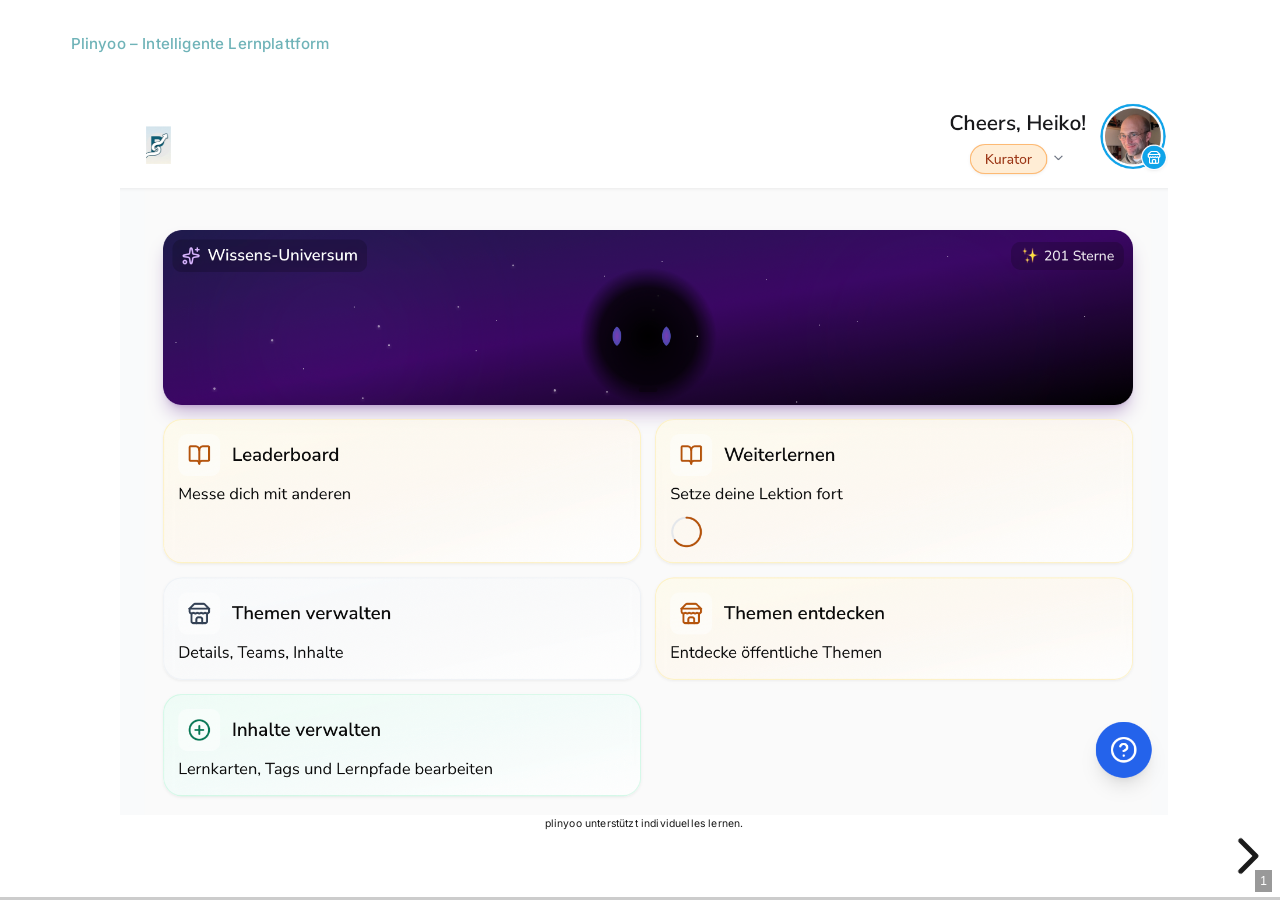
==== commit ea72a9f1: "Deploy App: feat: Produktpräsentation v0.9.3 - Vollständig responsive mit optimierter Positionierung" ====
--- a/presentation/index.html
+++ b/presentation/index.html
@@ -7,7 +7,6 @@
     <title></title>
     <link rel="stylesheet" href="dist/reveal.css" />
     <link rel="stylesheet" href="css/plinyoo.css" id="theme" />
-    <link rel="stylesheet" href="atom-one-dark" />
 	<link rel="stylesheet" href="css/layout.css" />
 	<link rel="stylesheet" href="plugin/customcontrols/style.css">
 	
@@ -30,7 +29,7 @@
 		  height: auto !important;
 		  min-height: 100% !important;
 		  width: 100% !important;
-		  padding: 0.5rem !important;
+		  padding: 0.25rem !important;
 		  display: flex !important;
 		  flex-direction: column !important;
 		  justify-content: center !important;
@@ -42,30 +41,30 @@
 		.reveal .slides > section img,
 		.reveal section img,
 		img {
-		  max-width: 95% !important;
-		  max-height: 80vh !important;
+		  max-width: 98% !important;
+		  max-height: 90vh !important;
 		  height: auto !important;
 		  width: auto !important;
 		  object-fit: contain !important;
-		  margin: 0.25rem auto !important;
+		  margin: 0.1rem auto !important;
 		  display: block !important;
 		}
 
 		.reveal .slides section h1,
 		.reveal section h1,
 		h1 {
-		  font-size: 1rem !important;
-		  margin: 0.25rem 0 !important;
-		  line-height: 1.1 !important;
+		  font-size: 0.8rem !important;
+		  margin: 0.1rem 0 !important;
+		  line-height: 1 !important;
 		  width: 100% !important;
 		}
 
 		.reveal .slides section p,
 		.reveal section p,
 		p {
-		  font-size: 0.75rem !important;
-		  margin: 0.25rem 0 !important;
-		  line-height: 1.2 !important;
+		  font-size: 0.65rem !important;
+		  margin: 0.1rem 0 !important;
+		  line-height: 1.1 !important;
 		  width: 100% !important;
 		}
 
@@ -73,17 +72,17 @@
 		  .reveal .slides section img,
 		  .reveal section img,
 		  img {
-		    max-height: 70vh !important;
+		    max-height: 88vh !important;
 		  }
 		  
 		  .reveal section h1,
 		  h1 {
-		    font-size: 0.9rem !important;
+		    font-size: 0.75rem !important;
 		  }
 		  
 		  .reveal section p,
 		  p {
-		    font-size: 0.7rem !important;
+		    font-size: 0.6rem !important;
 		  }
 		}
 	</style>
@@ -142,6 +141,21 @@
 		document.onreadystatechange = () => {
 			fitElements();
 			if (document.readyState === 'complete') {
+				// FORCE RESPONSIVE: Entferne Obsidian inline styles
+				setTimeout(() => {
+					const slides = document.querySelectorAll('.reveal .slides > section > div');
+					slides.forEach(div => {
+						div.removeAttribute('style');
+						div.style.cssText = 'position: relative !important; width: 100% !important; height: auto !important; padding: 0.25rem !important; display: flex !important; flex-direction: column !important; justify-content: center !important; align-items: center !important;';
+					});
+					
+					const images = document.querySelectorAll('.reveal img');
+					images.forEach(img => {
+						img.removeAttribute('style');
+						img.style.cssText = 'max-width: 98% !important; max-height: 90vh !important; width: auto !important; height: auto !important; object-fit: contain !important; margin: 0.1rem auto !important;';
+					});
+				}, 100);
+				
 				if (window.location.href.indexOf("?export") != -1){
 					parent.postMessage(event.target.location.href, "app://obsidian.md");
 				}
